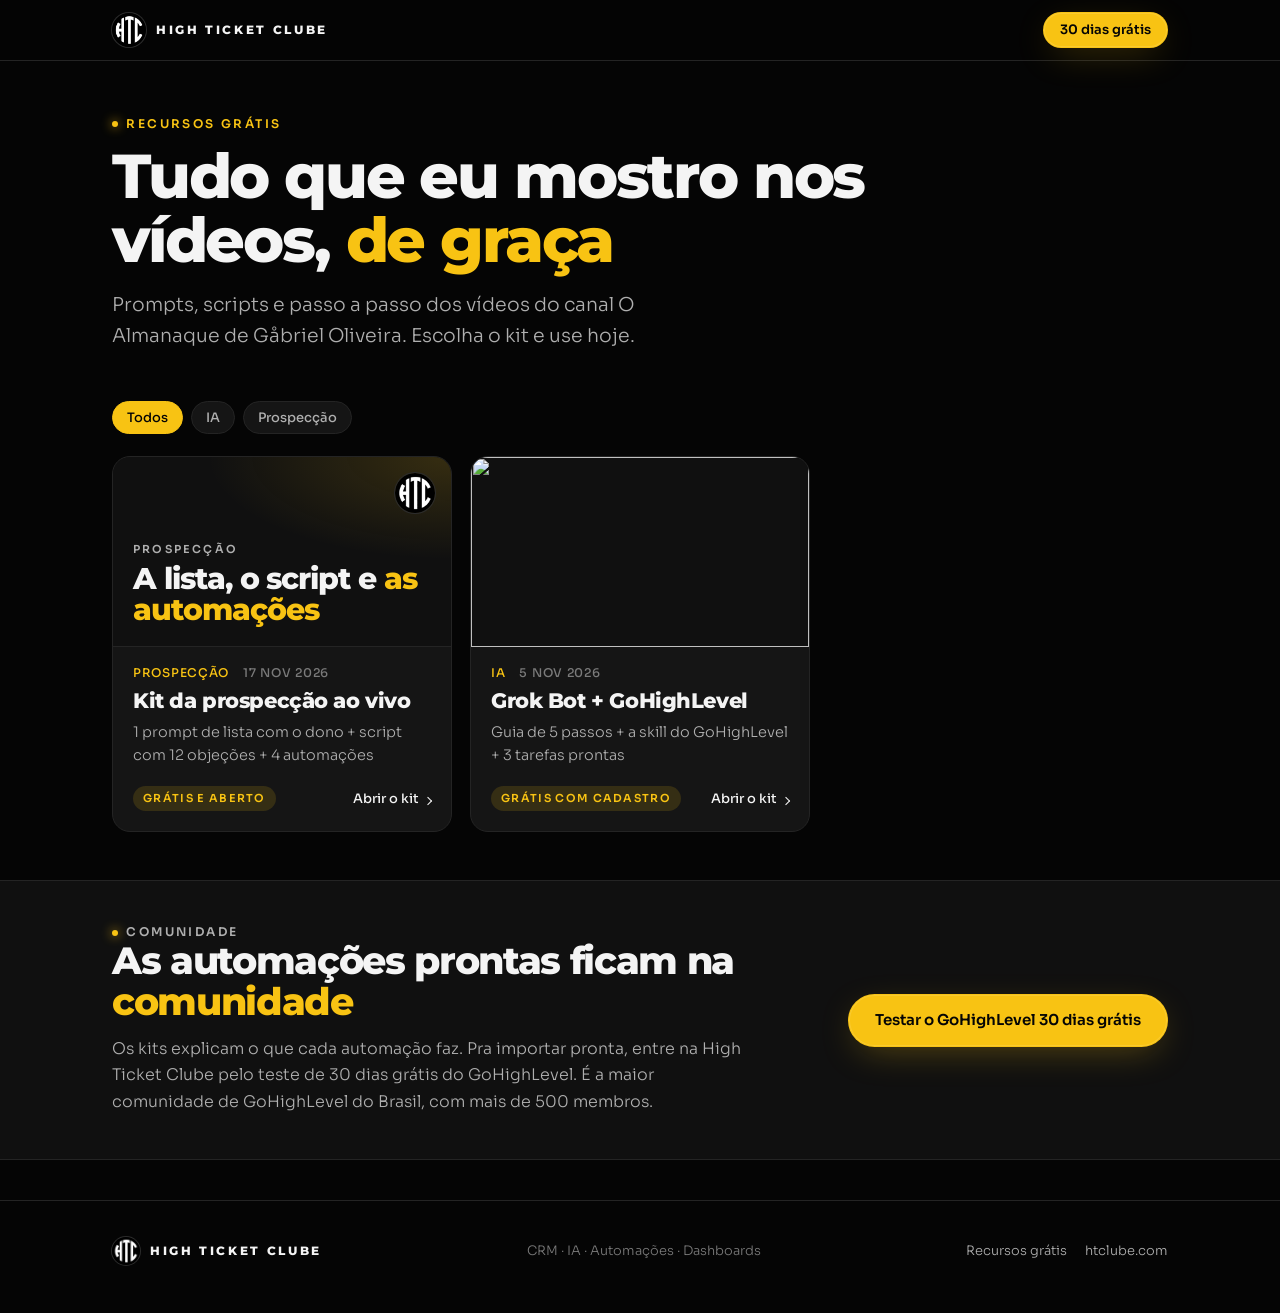
==== index.html @ d807158c "recursos: kit-prospeccao, grok-bot-ghl Co-Authored-By: Claude Opus 5.5 <noreply@anthropic.com>" ====
<!doctype html>
<html lang="pt-BR">
<head>
<meta charset="utf-8">
<meta name="viewport" content="width=device-width, initial-scale=1">
<title>Recursos grátis | High Ticket Clube</title>
<meta name="description" content="Prompts, scripts e passo a passo dos vídeos do Gabriel Oliveira, de graça.">
<link rel="canonical" href="https://recursos.htclube.com/">
<meta property="og:type" content="website">
<meta property="og:title" content="Recursos grátis | High Ticket Clube">
<meta property="og:description" content="Prompts, scripts e passo a passo dos vídeos do Gabriel Oliveira, de graça.">
<meta property="og:url" content="https://recursos.htclube.com/">
<meta property="og:image" content="https://recursos.htclube.com/assets/logo.png">
<meta name="theme-color" content="#050505">
<link rel="icon" type="image/png" href="assets/favicon.png">
<link rel="preconnect" href="https://fonts.googleapis.com">
<link rel="preconnect" href="https://fonts.gstatic.com" crossorigin>
<link rel="stylesheet" href="https://fonts.googleapis.com/css2?family=Montserrat:wght@800&family=Sora:wght@300..700&display=swap">
<link rel="stylesheet" href="assets/estilo.css?v=2f6b533d">
<script src="assets/site.js?v=2f6b533d" defer></script>
</head>
<body>
<header class="topo"><div class="wrap topo-in">
<a class="marca" href="./" data-leva><img src="assets/logo.png" alt="" width="34" height="34"><span>HIGH TICKET CLUBE</span></a>
<a class="btn btn-p" href="https://www.htclube.com/?utm_source=youtube&amp;utm_medium=organic&amp;utm_campaign=recursos&amp;utm_content=g-mat-central" data-trial target="_blank" rel="noopener">30 dias grátis</a>
</div></header>
<main>
<section class="hero"><div class="wrap">
<p class="eyebrow">RECURSOS GRÁTIS</p>
<h1>Tudo que eu mostro nos vídeos, <span class="am">de graça</span></h1>
<p class="sub">Prompts, scripts e passo a passo dos vídeos do canal O Almanaque de Gåbriel Oliveira. Escolha o kit e use hoje.</p>
</div></section>
<section class="lista"><div class="wrap">
<div class="filtros" role="group" aria-label="Filtrar por tema"><button class="chip" type="button" data-filtro="todos" aria-pressed="true">Todos</button><button class="chip" type="button" data-filtro="IA" aria-pressed="false">IA</button><button class="chip" type="button" data-filtro="Prospecção" aria-pressed="false">Prospecção</button></div>
<div class="grade"><a class="card" href="kit-prospeccao/" data-leva data-tema="Prospecção">
<div class="capa capa-marca"><img class="capa-logo" src="assets/logo.png" alt="" width="40" height="40"><span class="capa-tema">Prospecção</span><span class="capa-titulo">A lista, o script e <span class="am">as automações</span></span></div>
<div class="card-corpo">
<p class="meta"><span>Prospecção</span><span>17 nov 2026</span></p>
<h3>Kit da prospecção ao vivo</h3>
<p class="resumo">1 prompt de lista com o dono + script com 12 objeções + 4 automações</p>
<p class="card-pe"><span class="selo">Grátis e aberto</span><span class="abrir">Abrir o kit</span></p>
</div>
</a><a class="card" href="grok-bot-ghl/" data-leva data-tema="IA">
<div class="capa"><img src="https://i.ytimg.com/vi/a-weSsnmP30/hqdefault.jpg" alt="" loading="lazy" width="480" height="360"></div>
<div class="card-corpo">
<p class="meta"><span>IA</span><span>5 nov 2026</span></p>
<h3>Grok Bot + GoHighLevel</h3>
<p class="resumo">Guia de 5 passos + a skill do GoHighLevel + 3 tarefas prontas</p>
<p class="card-pe"><span class="selo">Grátis com cadastro</span><span class="abrir">Abrir o kit</span></p>
</div>
</a></div>
</div></section>
<section class="faixa"><div class="wrap faixa-in">
<div>
<p class="eyebrow">COMUNIDADE</p>
<h2>As automações prontas ficam na <span class="am">comunidade</span></h2>
<p>Os kits explicam o que cada automação faz. Pra importar pronta, entre na High Ticket Clube pelo teste de 30 dias grátis do GoHighLevel. É a maior comunidade de GoHighLevel do Brasil, com mais de 500 membros.</p>
</div>
<a class="btn btn-g" href="https://www.htclube.com/?utm_source=youtube&amp;utm_medium=organic&amp;utm_campaign=recursos&amp;utm_content=g-mat-central" data-trial target="_blank" rel="noopener">Testar o GoHighLevel 30 dias grátis</a>
</div></section>

</main>
<footer class="rodape"><div class="wrap rodape-in">
<div class="marca"><img src="assets/logo.png" alt="" width="28" height="28"><span>HIGH TICKET CLUBE</span></div>
<p class="assina">CRM · IA · Automações · Dashboards</p>
<p class="links"><a href="./" data-leva>Recursos grátis</a><a href="https://www.htclube.com/" target="_blank" rel="noopener">htclube.com</a></p>
</div></footer>
</body>
</html>
---- assets/estilo.css ----
/* Recursos grátis do High Ticket Clube. Gerado por tools/recursos.py (fonte: tools/recursos_estilo.css no YouTube Hub).
   Marca: preto profundo, um único destaque amarelo #f8c313, Montserrat 800 + Sora. */
:root {
  --fundo: #050505; --elevado: #101010; --sup: #151515; --sup2: #1c1c1c;
  --linha: #242424; --linha-forte: #2c2c2c;
  --texto: #f4f4f4; --suave: #afafaf; --apagado: #7a7a7a;
  --cor: #f8c313; --cor-suave: rgba(248, 195, 19, .14); --cor-brilho: rgba(248, 195, 19, .35);
  --curva: cubic-bezier(.2, .7, .2, 1);
  --titulo: 'Montserrat', system-ui, sans-serif;
  --corpo: 'Sora', system-ui, sans-serif;
  color-scheme: dark;
}
*, *::before, *::after { box-sizing: border-box; }
html { -webkit-text-size-adjust: 100%; scroll-behavior: smooth; scroll-padding-top: 76px; }
body { margin: 0; background: var(--fundo); color: var(--texto); font: 300 16px/1.65 var(--corpo); }
img { max-width: 100%; display: block; }
a { color: var(--cor); text-underline-offset: .18em; }
[hidden] { display: none !important; }
.am { color: var(--cor); }
.wrap { max-width: 1120px; margin: 0 auto; padding: 0 16px; }
.ler > * { max-width: 780px; }
@media (min-width: 720px) { .wrap { padding: 0 32px; } }
.sr { position: absolute; width: 1px; height: 1px; overflow: hidden; clip: rect(0 0 0 0); white-space: nowrap; }

.previa { background: var(--sup2); color: var(--suave); font-size: 12.5px; text-align: center; padding: 8px 16px; border-bottom: 1px solid var(--linha); }

/* topo e rodapé */
.topo { position: sticky; top: 0; z-index: 20; background: rgba(5, 5, 5, .86); backdrop-filter: blur(12px); -webkit-backdrop-filter: blur(12px); border-bottom: 1px solid var(--linha); }
.topo-in { display: flex; align-items: center; justify-content: space-between; gap: 12px; height: 60px; }
.marca { display: inline-flex; align-items: center; gap: 10px; color: var(--texto); text-decoration: none; min-width: 0; }
.marca img { border-radius: 50%; box-shadow: 0 0 0 1px var(--linha-forte); flex: none; }
.marca span { font: 800 12px/1 var(--titulo); letter-spacing: .22em; white-space: nowrap; }
@media (max-width: 420px) { .marca span { font-size: 10px; letter-spacing: .12em; } }
.rodape { border-top: 1px solid var(--linha); padding: 36px 0 48px; margin-top: 24px; }
.rodape-in { display: flex; flex-wrap: wrap; align-items: center; justify-content: space-between; gap: 12px 24px; }
.rodape p { margin: 0; color: var(--apagado); font-size: 13px; }
.rodape .links { display: flex; gap: 18px; }
.rodape .links a { color: var(--suave); text-decoration: none; }
.rodape .links a:hover { color: var(--texto); }

/* botões */
.btn { display: inline-flex; align-items: center; justify-content: center; gap: 10px; padding: 12px 20px; border-radius: 999px;
  background: var(--cor); color: #050505; font: 600 14px/1.25 var(--corpo); text-decoration: none; text-align: center;
  border: 1px solid transparent; cursor: pointer;
  box-shadow: 0 0 0 1px rgba(255, 255, 255, .12) inset, 0 10px 36px -10px var(--cor-brilho);
  transition: transform .25s var(--curva), box-shadow .25s var(--curva); }
.btn:hover { transform: translateY(-2px); box-shadow: 0 0 0 1px rgba(255, 255, 255, .2) inset, 0 16px 44px -8px var(--cor-brilho); }
.btn:focus-visible, .chip:focus-visible, a:focus-visible, summary:focus-visible { outline: 2px solid var(--cor); outline-offset: 3px; }
.btn-p { padding: 9px 16px; font-size: 13px; flex: none; }
.btn-g { padding: 16px 26px; font-size: 15px; }
.btn-sec { background: rgba(255, 255, 255, .03); color: var(--texto); border-color: var(--linha-forte); box-shadow: none; }
.btn-sec:hover { border-color: var(--cor); box-shadow: none; }
.btn[disabled] { opacity: .45; cursor: not-allowed; transform: none; }

/* textos de título */
.eyebrow { display: flex; align-items: center; gap: .7em; margin: 0 0 14px; font: 600 12px/1.2 var(--corpo); letter-spacing: .2em; text-transform: uppercase; color: var(--cor); }
.eyebrow::before { content: ""; width: .5em; height: .5em; border-radius: 50%; background: var(--cor); box-shadow: 0 0 .9em var(--cor); flex: none; }
h1, h2, h3 { font-family: var(--titulo); font-weight: 800; letter-spacing: -.035em; line-height: 1.02; margin: 0; overflow-wrap: break-word; }
h1 { font-size: clamp(34px, 6.2vw, 62px); }
h2 { font-size: clamp(26px, 3.6vw, 38px); line-height: 1.08; margin-bottom: 22px; }
h3 { font-size: 20px; line-height: 1.2; letter-spacing: -.02em; }
.sub { font-size: clamp(16px, 1.8vw, 19px); color: var(--suave); margin: 18px 0 0; max-width: 620px; }
.peq { font-size: 13px; color: var(--apagado); margin: 12px 0 0; }
.intro { color: var(--suave); margin: -6px 0 18px; }

/* hero */
.hero { padding: 56px 0 40px; }
.hero h1 { max-width: 900px; }
.acoes { margin: 28px 0 0; display: flex; flex-wrap: wrap; gap: 12px; }
.voltar { font-size: 13px; color: var(--apagado); margin: 0 0 22px; }
.voltar a { color: var(--suave); text-decoration: none; }
.voltar a:hover { color: var(--texto); }
.hero-grade { display: grid; gap: 32px; align-items: center; }
@media (min-width: 920px) { .hero-grade { grid-template-columns: 1.15fr .85fr; gap: 48px; } .hero-kit h1 { font-size: clamp(34px, 4.4vw, 52px); } }
.hero-acesso h1 { font-size: clamp(32px, 5vw, 52px); }

/* central: filtro e grade */
.lista { padding: 8px 0 40px; }
.filtros { display: flex; flex-wrap: wrap; gap: 8px; margin: 0 0 22px; }
.chip { font: 500 13px/1 var(--corpo); color: var(--suave); background: var(--sup); border: 1px solid var(--linha); border-radius: 999px; padding: 9px 14px; cursor: pointer; transition: border-color .2s, color .2s; }
.chip:hover { color: var(--texto); border-color: var(--linha-forte); }
.chip[aria-pressed="true"] { background: var(--cor); color: #050505; border-color: var(--cor); }
.grade { display: grid; gap: 18px; grid-template-columns: repeat(auto-fill, minmax(min(300px, 100%), 1fr)); }
.card { display: flex; flex-direction: column; background: var(--sup); border: 1px solid var(--linha); border-radius: 18px; overflow: hidden; color: inherit; text-decoration: none; transition: transform .3s var(--curva), border-color .3s var(--curva); }
.card:hover { transform: translateY(-3px); border-color: var(--linha-forte); }
.capa { position: relative; aspect-ratio: 16 / 9; background: var(--elevado); overflow: hidden; }
.capa > img:not(.capa-logo) { width: 100%; height: 100%; object-fit: cover; }
.capa-marca { display: flex; flex-direction: column; justify-content: flex-end; gap: 8px; padding: 20px; border-bottom: 1px solid var(--linha);
  background: radial-gradient(120% 90% at 100% 0%, rgba(248, 195, 19, .16), transparent 60%), var(--elevado); }
.capa-logo { position: absolute; top: 16px; right: 16px; border-radius: 50%; box-shadow: 0 0 0 1px var(--linha-forte); }
.capa-tema { font: 600 11px/1 var(--corpo); letter-spacing: .2em; text-transform: uppercase; color: var(--suave); }
.capa-titulo { font: 800 clamp(24px, 3vw, 30px)/1.04 var(--titulo); letter-spacing: -.035em; color: var(--texto); }
.card-corpo { display: flex; flex-direction: column; gap: 8px; padding: 18px 20px 20px; flex: 1; }
.card h3 { font-size: 21px; }
.meta { display: flex; flex-wrap: wrap; gap: 6px 14px; margin: 0; font: 500 12px/1.3 var(--corpo); color: var(--apagado); letter-spacing: .06em; text-transform: uppercase; }
.meta span:first-child { color: var(--cor); }
.tag-rascunho { color: var(--suave) !important; border: 1px dashed var(--linha-forte); border-radius: 6px; padding: 0 6px; text-transform: none; letter-spacing: 0; }
.resumo { margin: 0; color: var(--suave); font-size: 14.5px; line-height: 1.55; }
.card-pe { margin: auto 0 0; padding-top: 12px; display: flex; align-items: center; justify-content: space-between; gap: 10px; flex-wrap: wrap; }
.selo { font: 600 11px/1 var(--corpo); letter-spacing: .12em; text-transform: uppercase; color: var(--cor); background: var(--cor-suave); padding: 7px 10px; border-radius: 999px; }
.abrir { font: 500 13px/1 var(--corpo); color: var(--texto); }
.abrir::after { content: ""; display: inline-block; width: .45em; height: .45em; border-top: 1.5px solid currentColor; border-right: 1.5px solid currentColor; transform: rotate(45deg); margin-left: .5em; transition: transform .25s var(--curva); }
.card:hover .abrir::after { transform: translateX(3px) rotate(45deg); }
.ver-todos { margin: 26px 0 0; }

/* faixa da comunidade (central) */
.faixa { background: var(--elevado); border-top: 1px solid var(--linha); border-bottom: 1px solid var(--linha); padding: 44px 0; margin: 8px 0 40px; }
.faixa-in { display: grid; gap: 24px; align-items: center; }
.faixa h2 { margin-bottom: 14px; }
.faixa p { margin: 0; color: var(--suave); max-width: 640px; }
@media (min-width: 880px) { .faixa-in { grid-template-columns: 1fr auto; gap: 48px; } }

/* página do kit */
.secao { padding: 44px 0; border-top: 1px solid var(--linha); }
.dentro { list-style: none; margin: 0; padding: 0; display: grid; gap: 12px; }
@media (min-width: 720px) { .dentro { grid-template-columns: 1fr 1fr; } }
.dentro li { display: flex; gap: 14px; align-items: flex-start; background: var(--sup); border: 1px solid var(--linha); border-radius: 14px; padding: 16px 18px; }
.dentro .n { flex: none; font: 800 13px/1 var(--titulo); color: #050505; background: var(--cor); border-radius: 8px; padding: 7px 7px; min-width: 30px; text-align: center; }
.precisa { list-style: none; margin: 0; padding: 0; display: grid; gap: 10px; }
.precisa li { position: relative; padding: 14px 16px 14px 44px; background: var(--sup); border: 1px solid var(--linha); border-radius: 14px; }
.precisa li::before { content: ""; position: absolute; left: 17px; top: 21px; width: 12px; height: 12px; border-radius: 50%; border: 2px solid var(--cor); }
.link-trial { display: inline-block; margin-left: 4px; font-weight: 500; white-space: nowrap; }
.video { margin: 0; }
.video-capa, .video iframe { position: relative; display: block; width: 100%; aspect-ratio: 16 / 9; border-radius: 16px; overflow: hidden; border: 1px solid var(--linha-forte); background: #000; }
.video-capa img { width: 100%; height: 100%; object-fit: cover; transition: transform .4s var(--curva), opacity .3s; opacity: .9; }
.video-capa:hover img { transform: scale(1.02); opacity: 1; }
.play { position: absolute; left: 50%; top: 50%; width: 72px; height: 72px; margin: -36px 0 0 -36px; border-radius: 50%; background: var(--cor); box-shadow: 0 10px 40px -6px var(--cor-brilho); }
.play::after { content: ""; position: absolute; left: 29px; top: 23px; border-style: solid; border-width: 13px 0 13px 21px; border-color: transparent transparent transparent #050505; }
.video-legenda { margin: 10px 2px 0; font-size: 13px; color: var(--apagado); }
.capa-hero .capa { border-radius: 16px; border: 1px solid var(--linha-forte); }

.cadastro { background: var(--elevado); border: 1px solid var(--linha-forte); border-radius: 20px; padding: 28px 20px; }
@media (min-width: 720px) { .cadastro { padding: 36px 40px; } }
.cadastro > h2 + p { color: var(--suave); margin: -8px 0 20px; }
.form-ghl { background: #fff; border-radius: 14px; overflow: hidden; }
.form-ghl iframe { display: block; width: 100%; border: 0; }
.form-falso { display: grid; gap: 14px; }
.form-falso label { display: grid; gap: 6px; font: 500 13px/1.2 var(--corpo); color: var(--suave); }
.form-falso input { width: 100%; font: 400 16px/1.2 var(--corpo); color: var(--texto); background: var(--sup); border: 1px solid var(--linha-forte); border-radius: 12px; padding: 14px 14px; }
.form-falso .btn { margin-top: 6px; width: 100%; }
.aviso-form { font-size: 12.5px; color: var(--apagado); margin: 12px 0 0; }
.ja { margin: 18px 0 0; font-size: 14px; }
.ja a { font-weight: 500; }

.faixa-trial { background: var(--cor-suave); border: 1px solid var(--cor-brilho); border-radius: 18px; padding: 24px 20px; margin: 40px 0; }
@media (min-width: 720px) { .faixa-trial { padding: 30px 32px; } }
.secao > .wrap > .faixa-trial:only-child { margin: 0; }
.faixa-trial h3 { font-size: clamp(22px, 2.6vw, 28px); margin-bottom: 10px; }
.faixa-trial p { color: var(--texto); margin: 0 0 18px; }
.faixa-trial .eyebrow { margin-bottom: 12px; }

.faq details { border-bottom: 1px solid var(--linha); }
.faq details:first-child { border-top: 1px solid var(--linha); }
.faq summary { cursor: pointer; list-style: none; display: flex; justify-content: space-between; gap: 16px; padding: 18px 2px; font-weight: 500; font-size: 16px; }
.faq summary::-webkit-details-marker { display: none; }
.faq summary::after { content: "+"; color: var(--cor); font: 800 20px/1 var(--titulo); flex: none; transition: transform .25s var(--curva); }
.faq details[open] summary::after { transform: rotate(45deg); }
.faq details p { margin: 0 0 18px; color: var(--suave); }

/* entrega: o material */
.indice { margin: 28px 0 0; padding: 18px 20px; background: var(--sup); border: 1px solid var(--linha); border-radius: 14px; }
.indice p { margin: 0 0 8px; font: 600 12px/1.2 var(--corpo); letter-spacing: .16em; text-transform: uppercase; color: var(--apagado); }
.indice ul { margin: 0; padding: 0; list-style: none; display: grid; gap: 6px; }
.indice a { color: var(--texto); text-decoration: none; }
.indice a:hover { color: var(--cor); }
.secao-conteudo { padding-top: 12px; border-top: 0; }
.doc { display: grid; gap: 8px; }
.doc-texto { min-width: 0; max-width: 780px; }
@media (min-width: 1080px) {
  .doc { grid-template-columns: minmax(0, 780px) minmax(0, 1fr); gap: 64px; align-items: start; }
  .doc-lado { grid-column: 2; grid-row: 1; position: sticky; top: 84px; }
  .doc-lado .indice { margin: 0; }
}
.conteudo { font-weight: 350; overflow-wrap: anywhere; }
.conteudo h2 { margin: 56px 0 16px; font-size: clamp(25px, 3.2vw, 34px); scroll-margin-top: 76px; }
.conteudo > h2:first-child { margin-top: 12px; }
.conteudo h3 { margin: 32px 0 10px; }
.conteudo h4 { margin: 24px 0 8px; font: 600 16px/1.3 var(--corpo); }
.conteudo p { margin: 12px 0; }
.conteudo ul, .conteudo ol { padding-left: 22px; margin: 12px 0; }
.conteudo li { margin: 6px 0; }
.conteudo li::marker { color: var(--cor); }
.conteudo strong { font-weight: 600; color: var(--texto); }
.conteudo em { font-style: normal; color: var(--suave); }
.conteudo code { font: 13.5px/1.4 ui-monospace, SFMono-Regular, Menlo, monospace; background: var(--sup2); border: 1px solid var(--linha); border-radius: 6px; padding: 1px 6px; }
.conteudo a { overflow-wrap: anywhere; }
.sep { border: 0; border-top: 1px solid var(--linha); margin: 40px 0; }
blockquote { margin: 14px 0; padding: 12px 18px; background: var(--sup); border-left: 3px solid var(--cor); border-radius: 0 12px 12px 0; }
blockquote p { margin: 6px 0 !important; }
.tabela { overflow-x: auto; margin: 18px 0; border: 1px solid var(--linha); border-radius: 14px; }
.tabela table { border-collapse: collapse; width: 100%; font-size: 14.5px; line-height: 1.5; }
.tabela th, .tabela td { text-align: left; vertical-align: top; padding: 11px 14px; border-bottom: 1px solid var(--linha); }
.tabela th { background: var(--sup2); font-weight: 600; font-size: 13px; color: var(--suave); }
.tabela tr:last-child td { border-bottom: 0; }
.tabela th, .tabela td { overflow-wrap: break-word; }
@media (max-width: 560px) {
  .tabela { border: 0; border-radius: 0; overflow: visible; }
  .tabela table, .tabela tbody, .tabela tr, .tabela td { display: block; width: 100%; }
  .tabela thead { display: none; }
  .tabela tr { background: var(--sup); border: 1px solid var(--linha); border-radius: 12px; margin: 0 0 10px; padding: 12px 14px; }
  .tabela td, .tabela td + td { border: 0 !important; padding: 0; }
  .tabela td:first-child { font-weight: 600; margin-bottom: 8px; }
  .tabela td + td::before { content: attr(data-rotulo); display: block; font: 600 11px/1.2 var(--corpo); letter-spacing: .14em; text-transform: uppercase; color: var(--apagado); margin-bottom: 4px; }
}
.tabela td + td, .tabela th + th { border-left: 1px solid var(--linha); }
.cta-linha { margin: 24px 0 !important; }

.codigo { background: #0b0b0b; border: 1px solid var(--linha-forte); border-radius: 14px; overflow: hidden; margin: 16px 0; }
.codigo-topo { display: flex; align-items: center; justify-content: space-between; gap: 12px; padding: 8px 8px 8px 16px; border-bottom: 1px solid var(--linha); font: 500 11px/1 var(--corpo); letter-spacing: .14em; text-transform: uppercase; color: var(--apagado); }
.copiar { font: 600 13px/1 var(--corpo); background: var(--cor); color: #050505; border: 0; border-radius: 8px; padding: 9px 14px; cursor: pointer; transition: transform .2s var(--curva); }
.copiar:active { transform: scale(.97); }
.copiar.ok { background: #22c55e; }
.codigo pre { margin: 0; padding: 16px; white-space: pre-wrap; overflow-wrap: anywhere; }
.codigo code { font: 13.5px/1.62 ui-monospace, SFMono-Regular, Menlo, monospace; color: #e6e6e6; background: none; border: 0; padding: 0; }

@media (prefers-reduced-motion: reduce) { * { transition: none !important; scroll-behavior: auto !important; } }
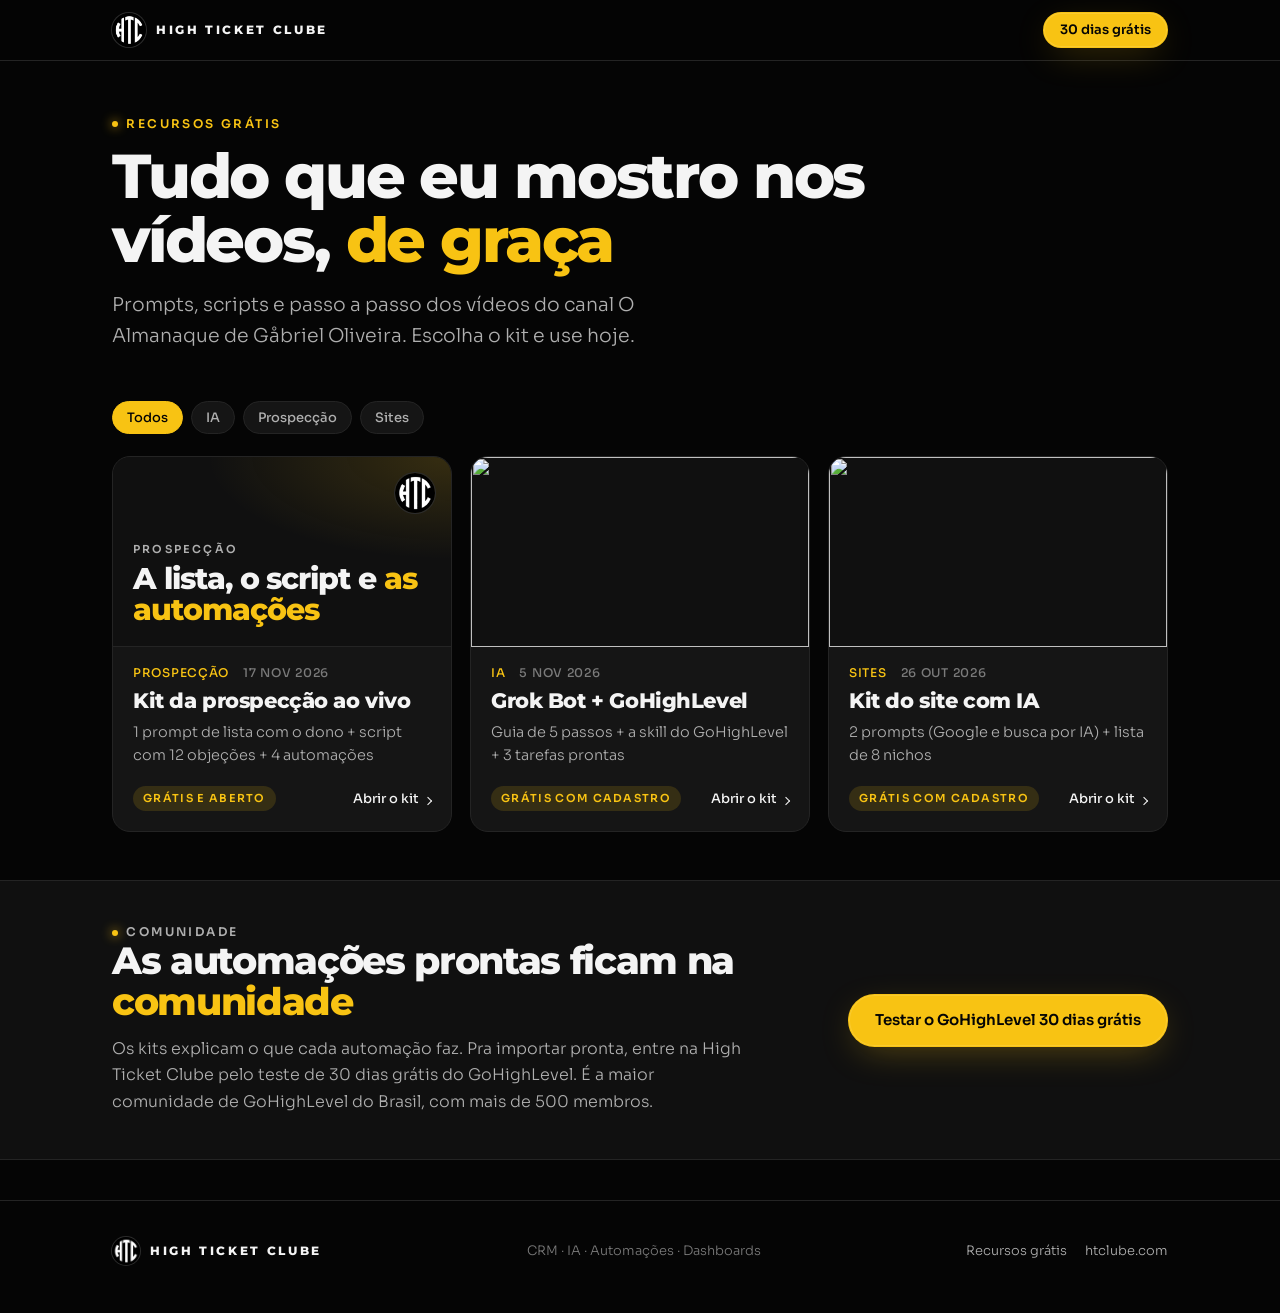
==== commit ea40996d: "recursos: kit-prospeccao, grok-bot-ghl, kit-site-ia Co-Authored-By: Claude Opus 5.5 <noreply@anthrop" ====
--- a/index.html
+++ b/index.html
@@ -31,7 +31,7 @@
 <p class="sub">Prompts, scripts e passo a passo dos vídeos do canal O Almanaque de Gåbriel Oliveira. Escolha o kit e use hoje.</p>
 </div></section>
 <section class="lista"><div class="wrap">
-<div class="filtros" role="group" aria-label="Filtrar por tema"><button class="chip" type="button" data-filtro="todos" aria-pressed="true">Todos</button><button class="chip" type="button" data-filtro="IA" aria-pressed="false">IA</button><button class="chip" type="button" data-filtro="Prospecção" aria-pressed="false">Prospecção</button></div>
+<div class="filtros" role="group" aria-label="Filtrar por tema"><button class="chip" type="button" data-filtro="todos" aria-pressed="true">Todos</button><button class="chip" type="button" data-filtro="IA" aria-pressed="false">IA</button><button class="chip" type="button" data-filtro="Prospecção" aria-pressed="false">Prospecção</button><button class="chip" type="button" data-filtro="Sites" aria-pressed="false">Sites</button></div>
 <div class="grade"><a class="card" href="kit-prospeccao/" data-leva data-tema="Prospecção">
 <div class="capa capa-marca"><img class="capa-logo" src="assets/logo.png" alt="" width="40" height="40"><span class="capa-tema">Prospecção</span><span class="capa-titulo">A lista, o script e <span class="am">as automações</span></span></div>
 <div class="card-corpo">
@@ -46,6 +46,14 @@
 <p class="meta"><span>IA</span><span>5 nov 2026</span></p>
 <h3>Grok Bot + GoHighLevel</h3>
 <p class="resumo">Guia de 5 passos + a skill do GoHighLevel + 3 tarefas prontas</p>
+<p class="card-pe"><span class="selo">Grátis com cadastro</span><span class="abrir">Abrir o kit</span></p>
+</div>
+</a><a class="card" href="kit-site-ia/" data-leva data-tema="Sites">
+<div class="capa"><img src="https://i.ytimg.com/vi/6ZYaF0lVzB0/hqdefault.jpg" alt="" loading="lazy" width="480" height="360"></div>
+<div class="card-corpo">
+<p class="meta"><span>Sites</span><span>26 out 2026</span></p>
+<h3>Kit do site com IA</h3>
+<p class="resumo">2 prompts (Google e busca por IA) + lista de 8 nichos</p>
 <p class="card-pe"><span class="selo">Grátis com cadastro</span><span class="abrir">Abrir o kit</span></p>
 </div>
 </a></div>
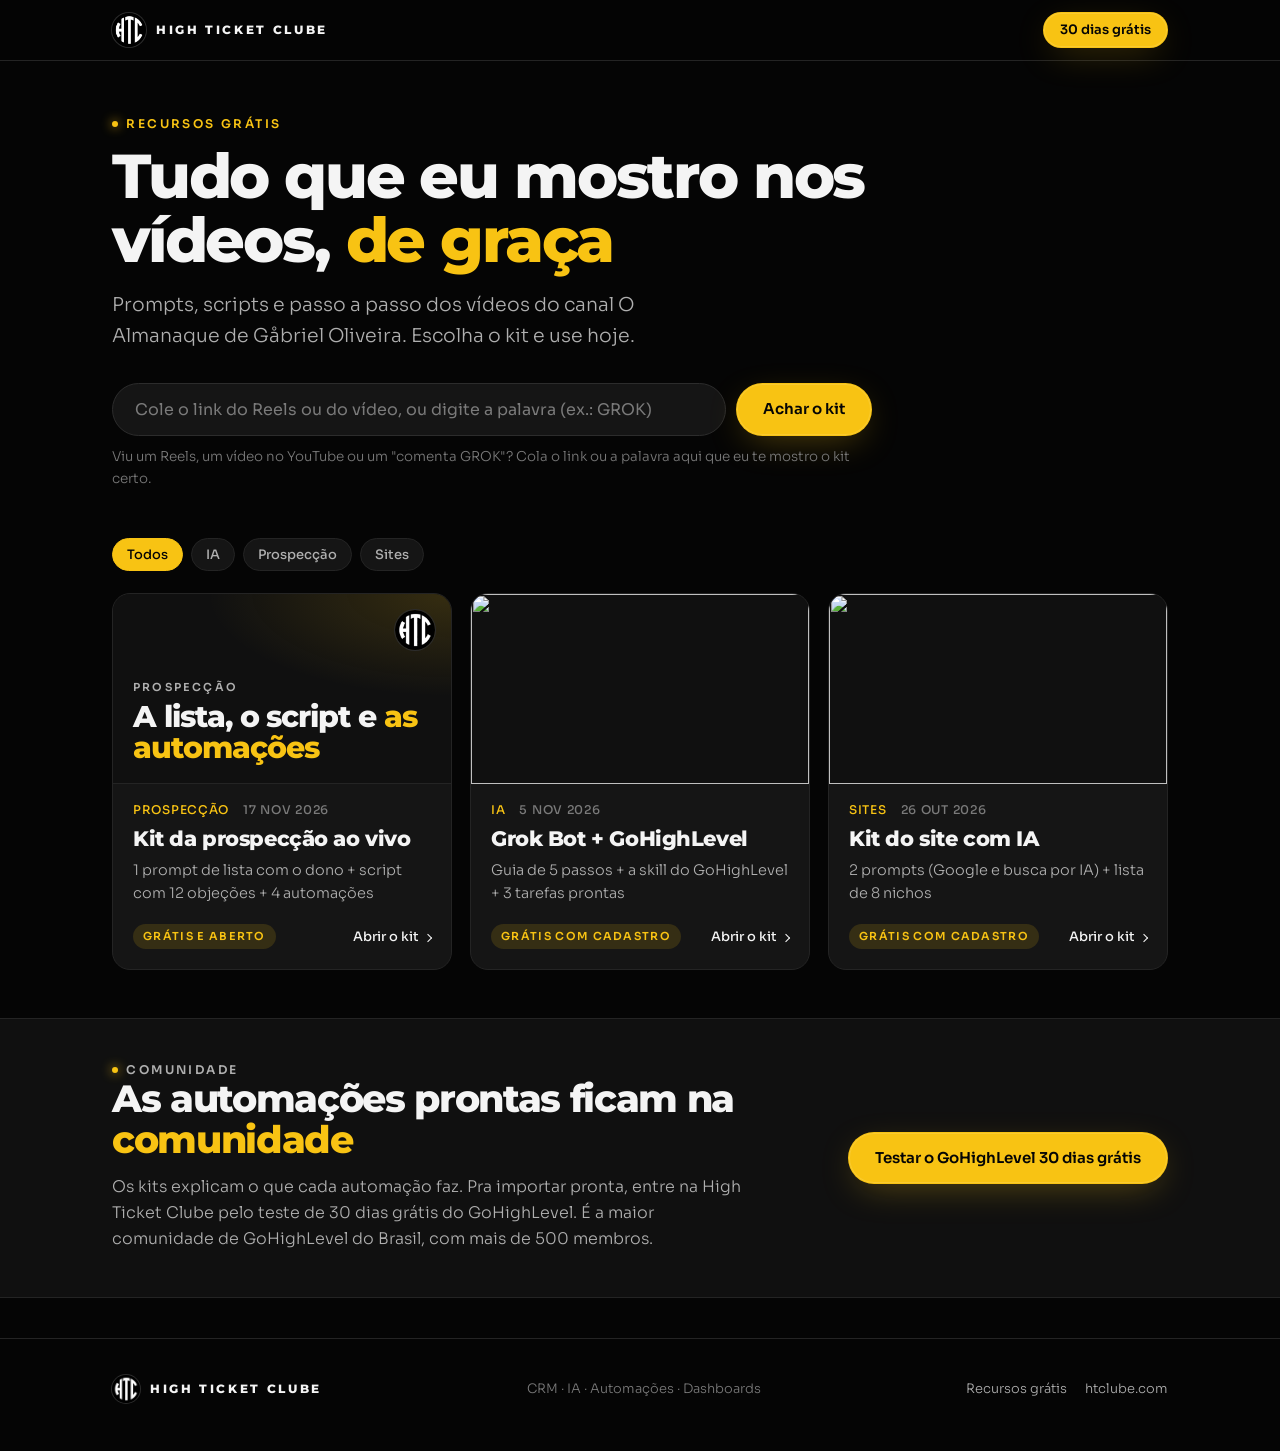
==== commit 9a861aaa: "recursos: kit-prospeccao, grok-bot-ghl, kit-site-ia Co-Authored-By: Claude Opus 5.5 <noreply@anthrop" ====
--- a/index.html
+++ b/index.html
@@ -16,8 +16,8 @@
 <link rel="preconnect" href="https://fonts.googleapis.com">
 <link rel="preconnect" href="https://fonts.gstatic.com" crossorigin>
 <link rel="stylesheet" href="https://fonts.googleapis.com/css2?family=Montserrat:wght@800&family=Sora:wght@300..700&display=swap">
-<link rel="stylesheet" href="assets/estilo.css?v=2f6b533d">
-<script src="assets/site.js?v=2f6b533d" defer></script>
+<link rel="stylesheet" href="assets/estilo.css?v=c215c540">
+<script src="assets/site.js?v=c215c540" defer></script>
 </head>
 <body>
 <header class="topo"><div class="wrap topo-in">
@@ -29,6 +29,14 @@
 <p class="eyebrow">RECURSOS GRÁTIS</p>
 <h1>Tudo que eu mostro nos vídeos, <span class="am">de graça</span></h1>
 <p class="sub">Prompts, scripts e passo a passo dos vídeos do canal O Almanaque de Gåbriel Oliveira. Escolha o kit e use hoje.</p>
+<form class="busca" data-busca role="search" action="./" method="get">
+<label class="sr" for="q">Procurar o kit</label>
+<input id="q" name="q" type="search" autocomplete="off" enterkeyhint="search"
+  placeholder="Cole o link do Reels ou do vídeo, ou digite a palavra (ex.: GROK)">
+<button class="btn btn-g" type="submit">Achar o kit</button>
+</form>
+<p class="busca-dica">Viu um Reels, um vídeo no YouTube ou um "comenta GROK"? Cola o link ou a palavra aqui que eu te mostro o kit certo.</p>
+<div class="resultado" data-resultado aria-live="polite"></div>
 </div></section>
 <section class="lista"><div class="wrap">
 <div class="filtros" role="group" aria-label="Filtrar por tema"><button class="chip" type="button" data-filtro="todos" aria-pressed="true">Todos</button><button class="chip" type="button" data-filtro="IA" aria-pressed="false">IA</button><button class="chip" type="button" data-filtro="Prospecção" aria-pressed="false">Prospecção</button><button class="chip" type="button" data-filtro="Sites" aria-pressed="false">Sites</button></div>
--- a/assets/estilo.css
+++ b/assets/estilo.css
@@ -132,8 +132,19 @@
 .cadastro { background: var(--elevado); border: 1px solid var(--linha-forte); border-radius: 20px; padding: 28px 20px; }
 @media (min-width: 720px) { .cadastro { padding: 36px 40px; } }
 .cadastro > h2 + p { color: var(--suave); margin: -8px 0 20px; }
-.form-ghl { background: #fff; border-radius: 14px; overflow: hidden; }
-.form-ghl iframe { display: block; width: 100%; border: 0; }
+/* o form do GHL já vem nas cores do HTC (CSS personalizado no GHL, cópia em 16-materiais/form_htc.css) */
+.form-ghl { background: transparent; border-radius: 16px; overflow: hidden; margin: 0 -1px; position: relative; min-height: 400px; }
+/* o form_embed do GHL esconde o iframe uns 4 a 6 s até carregar: o espaço fica com o aviso, que some por baixo do form */
+.form-ghl::before { content: "Carregando o formulário…"; position: absolute; inset: 0; display: grid; place-items: center;
+  font: 400 14px/1.4 var(--corpo); color: var(--apagado); }
+.form-ghl .ep-wrapper { position: relative; z-index: 1; }
+/* o form_embed segura o iframe escondido (fora da tela) até o aviso dele: 7 a 10 s, contra 1,5 s do form sozinho.
+   Aqui o form fica visível desde o começo; o form_embed continua cuidando da altura, dos UTMs e do redirecionamento. */
+.form-ghl iframe { position: relative !important; z-index: 1; left: auto !important; opacity: 1 !important;
+  visibility: visible !important; pointer-events: auto !important; }
+.form-ghl iframe { display: block; width: 100%; border: 0; color-scheme: normal; }
+/* color-scheme: o site é dark e a página do form do GHL é normal; se não baterem, o Chrome pinta um fundo branco atrás do
+   iframe, que aparecia nos cantos arredondados do formulário (18/11/2026) */
 .form-falso { display: grid; gap: 14px; }
 .form-falso label { display: grid; gap: 6px; font: 500 13px/1.2 var(--corpo); color: var(--suave); }
 .form-falso input { width: 100%; font: 400 16px/1.2 var(--corpo); color: var(--texto); background: var(--sup); border: 1px solid var(--linha-forte); border-radius: 12px; padding: 14px 14px; }
@@ -214,3 +225,31 @@
 .codigo code { font: 13.5px/1.62 ui-monospace, SFMono-Regular, Menlo, monospace; color: #e6e6e6; background: none; border: 0; padding: 0; }
 
 @media (prefers-reduced-motion: reduce) { * { transition: none !important; scroll-behavior: auto !important; } }
+
+/* buscador da central e caixa de quem já é da comunidade (18/11/2026) */
+.busca { display: flex; gap: 10px; margin: 30px 0 0; max-width: 760px; }
+.busca input { flex: 1; min-width: 0; font: 400 16px/1.2 var(--corpo); color: var(--texto); background: var(--sup);
+  border: 1px solid var(--linha-forte); border-radius: 999px; padding: 16px 22px; }
+.busca input::placeholder { color: var(--apagado); }
+.busca input:focus { outline: none; border-color: var(--cor); box-shadow: 0 0 0 3px var(--cor-suave); }
+@media (max-width: 600px) { .busca { flex-direction: column; } .busca .btn { width: 100%; } }
+.busca-dica { font-size: 13.5px; color: var(--apagado); margin: 10px 0 0; max-width: 760px; }
+.resultado { display: grid; gap: 12px; margin: 22px 0 0; max-width: 760px; }
+.resultado:empty { display: none; }
+.achado-titulo { margin: 0; font-size: 14px; color: var(--suave); }
+.achado { background: var(--elevado); border: 1px solid var(--cor-brilho); border-radius: 18px; padding: 20px 22px; }
+.achado .meta { margin: 0 0 6px; font-size: 12.5px; color: var(--apagado); }
+.achado h3 { margin: 0 0 6px; font-size: clamp(19px, 2.2vw, 23px); }
+.achado .resumo { margin: 0; color: var(--suave); }
+.achado-de { margin: 0 0 8px; font-size: 13.5px; color: var(--apagado); }
+.achado-acoes { display: flex; flex-wrap: wrap; gap: 10px; margin: 16px 0 0; }
+.achado-onde { margin: 10px 0 0; font-size: 13px; color: var(--apagado); }
+.resultado .nada { margin: 0; color: var(--suave); background: var(--elevado); border: 1px solid var(--linha-forte);
+  border-radius: 14px; padding: 14px 18px; }
+.secao-membro { padding-top: 8px; }
+.membro { display: grid; gap: 18px; align-items: center; background: var(--elevado); border: 1px solid var(--cor-brilho);
+  border-radius: 20px; padding: 24px 22px; }
+@media (min-width: 760px) { .membro { grid-template-columns: 1fr auto; padding: 28px 32px; } }
+.membro h2 { margin: 6px 0 10px; font-size: clamp(22px, 2.6vw, 28px); }
+.membro p { margin: 0; color: var(--suave); }
+.membro .eyebrow { color: var(--cor); }
